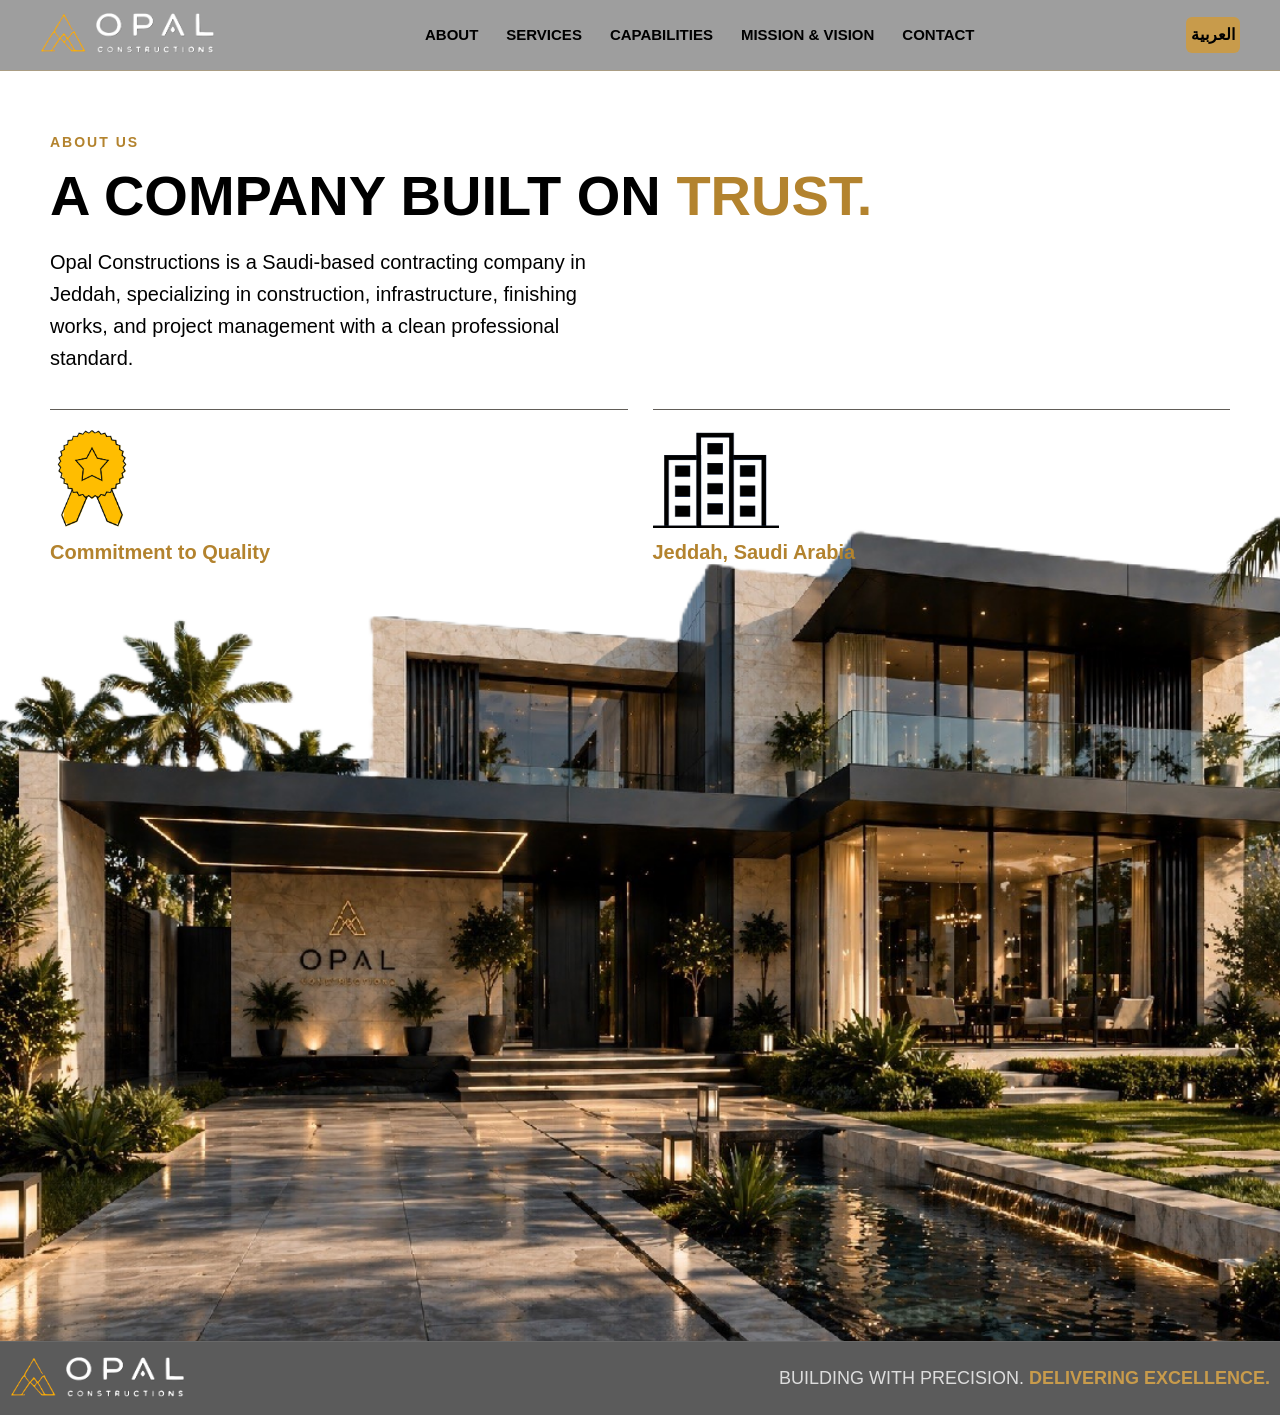
==== about.html @ a47b6563 "Add files via upload" ====
<!DOCTYPE html>
<html lang="en">
<head>
  <meta charset="UTF-8" />
  <meta name="viewport" content="width=device-width, initial-scale=1.0" />
  <title>Opal Constructions</title>
  <link rel="stylesheet" href="styles.css" />
</head>
<body>
  
<header class="main-header">
  <div class="header-container">
    <div class="logo">
      <a href="index.html">
        <img src="logo0.png">
        <img src="logo.png">
      </a>
    </div>
    
    <nav class="nav-menu">
      <div class="menu-toggle" onclick="toggleMenu()">☰</div>
      <ul id="menu">
        <li><a href="about.html">ABOUT</a></li>
        <li><a href="services.html">SERVICES</a></li>
        <li><a href="capabilities.html">CAPABILITIES</a></li>
        <li><a href="mission_vision.html">MISSION & VISION</a></li>
        <li><a href="contact.html">CONTACT</a></li>
      </ul>
    </nav>
    <a href="index_ar.html" class="btn">العربية</a>
  </div>
</header>

<section>
      <div class="hero-right">
        <div class="con">
          <div class="section-label">ABOUT US</div>
          <h2>A COMPANY BUILT ON <span>TRUST.</span></h2> 

          <p>
            Opal Constructions is a Saudi-based contracting company in Jeddah,
            specializing in construction, infrastructure, finishing works,
            and project management with a clean professional standard.
          </p>

          <div class="stats">
            <div class="stat">
              <img src="qu.PNG" height="100">
              <h3>Commitment to Quality</h3>
            </div>
            <div class="stat">
              <img src="building.PNG" height="100">
              <h3>Jeddah, Saudi Arabia</h3>
            </div>
          </div>
        </div>
      </div>
    </section>

    <footer class="footer-bar">
      <div class="logo">
        <a href="index.html">
        <img src="logo0.png">
        <img src="logo.png">
        </a>
      </div>
      <div class="tagline">BUILDING WITH PRECISION. <span>DELIVERING EXCELLENCE.</span></div>
    </footer>
  <script src="script.js"></script>
</body>
</html>
---- styles.css ----
* { box-sizing: border-box; margin: 0; padding: 0; }
    body {
      font-family: Arial, Helvetica, sans-serif;
      background: #0a0a0a;
      color: #fff;
      line-height: 1.6;
    }
    a { text-decoration: none; color: inherit; }
    section{
    opacity: 0;
    transform: translateY(30px);
    transition: opacity 0.8s ease, transform 0.8s ease;
    }
    section.visible { 
    opacity: 1 !important;
    transform: translateY(0) !important;
    }
    svg{
      width: 30px;
      height: 30px;
      fill: none;
      transition: 0.2s;
      stroke: darkgoldenrod;
      stroke-width: 2;
      transform: translateY(12px);
    }
    .container { width: 100%; max-width: 1400px; margin: auto; }

    .hero-left {
      background: linear-gradient(-70deg, transparent 60%,#b3832e 0%,black 61%),
      linear-gradient(70deg,black 40%,#b3832e 0%,transparent 41%),
        url('img19.jpg') center/cover no-repeat;
      
      background: 
        linear-gradient(to right,rgba(0,0,0,0.9) 40%, rgba(0,0,0,0)),
        linear-gradient(-60deg, rgba(0,0,0,0.7) 15%,#ffa200 15% 15.2%,transparent 15%),
        url('img19.jpg') center/cover no-repeat;
      min-height: 680px;
      padding: clamp(25px, 6vw, 80px);
      display: flex;
      flex-direction: column;
      justify-content: space-between;
    }
    
    .triangles {
      width: 20%;        /* resize */
      height: auto;

      position: absolute;  /* move */
      bottom:  10px;
      right: 0%;
    }

    .hero-left img{
      width: 20%;
    }
   
    .hero-copy h1 {
      font-size: 64px;
    }

    .hero-copy div {
      margin-top: 30px;
    }

    .hero-copy h1 span { color: #c89b4b; }

    .hero-copy p {
      margin-top: 30px;
      font-size: 32px;
      color: #c89b4b;
    }

    .contact-mini {
      padding: 100px 0 0;
      font-size: 16px;
      color: #eee;
    }

    .contact-mini div { margin-bottom: 10px; }

    .hero-right {
      color: black;
      min-height: 680px;
      display: flex;
      flex-direction: column;
      justify-content: space-between;
      background: url('img110.png') top/cover no-repeat;
      min-height: 100vh;
      width: 100%;
    }
    .hero-right p {
      font-size: 20px;
      width: 50%;
    }
    
    .hero-right .con {
      padding: 60px 50px;
    }

    .section-label {
      font-size: 14px;
      letter-spacing: 2px;
      color: #b3832e;
      margin-bottom: 14px;
      font-weight: 700;
    }

    .hero-right h2 {
      font-size: 56px;
      line-height: 1.05;
      margin-bottom: 20px;
    }

    .hero-right h2 span { color: #b3832e; }

    .stats {
      display: grid;
      grid-template-columns: repeat(2, 1fr);
      gap: 25px;
      margin-top: 35px;
      padding-bottom: 60%;
    }

    .stat {
      border-top: 1px solid #615d58;
      padding-top: 18px;
    }


    .stat h3 {
      font-size: 20px;
      color: #b3832e;
      margin-bottom: 5px;
    }

    .services-section { 
      background: 
        linear-gradient(to right,rgba(0,0,0,0.9) 40%, rgba(0,0,0,0)),
        url('img35.jpg') center/cover no-repeat;
      padding: 70px 40px;
    }

    .services-head {
      display: flex;
      justify-content: space-between;
      align-items: end;
      margin-bottom: 35px;
      gap: 20px;
    }

    .services-head h2 {
      font-size: 42px;
      line-height: 1.1;
      margin-bottom: 100px
    }

    .services-head h2 span { color: #c89b4b; }

    .services-grid {
      display: grid;
      grid-template-columns: repeat(3, 1fr);
      gap: 20px;
    }

    .service-card {
      background: #111111ad;
      border-radius: 30px;
      text-align: center;
    }

    .service-card img {
      filter: invert() sepia() saturate(10000%) hue-rotate(315deg);
      margin-top: 18px;
      height: 100px;
    }

    .service-card .content {
      padding: 18px 16px 20px;
    }

    .service-card h3 {
      font-size: 18px;
    }

    .service-card p {
      font-size: 14px;
    }

    .contact,
    .vision,
    .projects{
      color: white;
      padding: 70px 55px;
      min-height: 680px;
      display: flex;
      flex-direction: column;
      justify-content: space-between;
      width: 100%;
    }
    .director {
      padding: 45px 35px;
    }

    .vision {
      background: linear-gradient(70deg,black 50%,#b3832e 50% 50.2%,transparent 50%),
      linear-gradient(-70deg, transparent 50%,#b3832e 50% 50.2%,black 50%),
        url('img15.jpg') center/cover no-repeat;
    }

    .contact h3,
    .vision h3,
    .projects h3,
    .director h3 {
      font-size: xx-large;
      letter-spacing: 2px;
      color: #b3832e;
      margin-bottom: 18px;
    }

    .vision-columns {
      margin-left: 30px;
      display: grid;
      grid-template-columns: 1fr 1fr;
      gap: 24px;
    }

    .vision-box h4 {
      color: #b3832e;
      font-size: 22px;
      margin-bottom: 10px;
    }

    .vision-box p {
      font-size: 20px;
      margin-bottom: 10px;
    }

    .visimg{
      text-align: center;
    }

    .projects {
      background: 
        linear-gradient(to right,rgba(0,0,0,0), rgba(0,0,0,0.9) 40%),
        url('img19.jpg') center/cover no-repeat;
    }

    .features {
      width: 90%;
      padding: 0 0 0 50%;
    }

    .feature {
      display: flex;
      gap: 20px;
      margin-top: 50px;
    }

    .feature img {
      object-fit: contain;
      width: 100px ;
      height: 100px;
    }
    .feature .img{
      filter: invert() sepia() saturate(10000%) hue-rotate(315deg);
    }

    .director {
      background: #121212;
      color: #fff;
      display: flex;
      flex-direction: column;
      justify-content: space-between;
    }

    .contact {
      background: linear-gradient(-70deg, transparent 52%,#b3832e 52% 52.1%,black 52%),
      linear-gradient(-70deg, transparent 50%,#b3832e 50% 50.1%,black 50%),
        url('img27.jpg') center/cover no-repeat;
    }

    .footer-bar {
      background: #95959595;
      padding: 10px;
      display: flex;
      justify-content: space-between;
      align-items: center;
      color: #ddd;
      border-top: 1px solid rgba(255,255,255,.08);
    }

    strong {
      color: #fff;
      letter-spacing: 5px;
      font-size: 28px;
    }

    .tagline {
      font-size: 18px;
    }

    .tagline span {
      color: #c89b4b;
      font-weight: 700;
    }

  .nav-menu ul {
    display: flex;
    gap: 28px;
    list-style: none;
  }

  .nav-menu a {
    text-decoration: none;
    color: black;
    font-size: 15px;
    font-weight: bold;
    transition: 0.2s;
  }

  .nav-menu a:hover {
    color: #ffa200;
    border-bottom: 1px solid #ffa200;
    padding-bottom: 4px;
  }

  /* Hide hamburger on desktop */
  .menu-toggle {
    display: none;
    font-size: 26px;
    cursor: pointer;
  }


  @media (max-width: 950px) {
    .services-grid {
      grid-template-columns: repeat(2, 1fr);
    }
    .hero-right {
      background: 
        linear-gradient(to right,rgba(255, 255, 255, 0.9) 40%, rgba(0,0,0,0)),
        url('img110.png') top/cover no-repeat;
    }
    
      .menu-toggle {
        display: block;
      }

      .nav-menu ul {
        display: none;
        flex-direction: column;
        gap: 15px;
        text-align: center;
        background: #ffffff9b;
        padding: 20px;
        position: absolute;
        top: 68px;
        left: 0;
        width: 100%;
      }

      .nav-menu ul.active {
        display: flex;
      }

      .nav-menu a {
        font-size: 14px;
      }
  }
    @media (max-width: 720px) {
      .hero-left, .hero-right { min-height: auto; }
      .hero-copy h1, .hero-right h2 { font-size: 42px; }
      .vision-columns, .stats { grid-template-columns: 1fr; }
      .projects-grid { grid-template-columns: 1fr; }
      .services-grid{ grid-template-columns: repeat(1, 1fr);}
      .footer-bar {
        flex-direction: column;
        gap: 14px;
        text-align: center;
      }
      
      .visimg{
        text-align: left;
      }
      
      .hero-right p {
        width: 100%;
      }
        .tagline span {
          display: block; /* move second part to new line */
        }
    }

    
    .main-header {
      background: #ffffff9b;
      border-bottom: 1px solid rgba(200, 155, 75, 0.3);
      padding: 0 40px;
      position: sticky;
      top: 0;
      z-index: 100;
      backdrop-filter: blur(2px);
    }

    .header-container {
      max-width: 1400px;
      margin: 0 auto;
      display: flex;
      justify-content: space-between;
      align-items: center;
      flex-wrap: wrap;
      padding: 8px 0;
    }

    .logo a {
      font-size: 28px;
      font-weight: 800;
      letter-spacing: 3px;
      text-decoration: none;
      transition: 0.2s;
    }

    .logo span {
      color: #c89b4b;
      font-weight: 700;
    }
    
    .logo img {
      height: 40px;
      object-fit: cover;
      transform: translateY(5px);
    }

    .btn {
      display: inline-block;
      padding: 5px;
      background: #c89b4b;
      color: black;
      text-decoration: none;
      border-radius: 6px;
      font-weight: bold;
      transition: 0.3s;
    }

    .btn:hover {
      background: #a67c2f;
    }
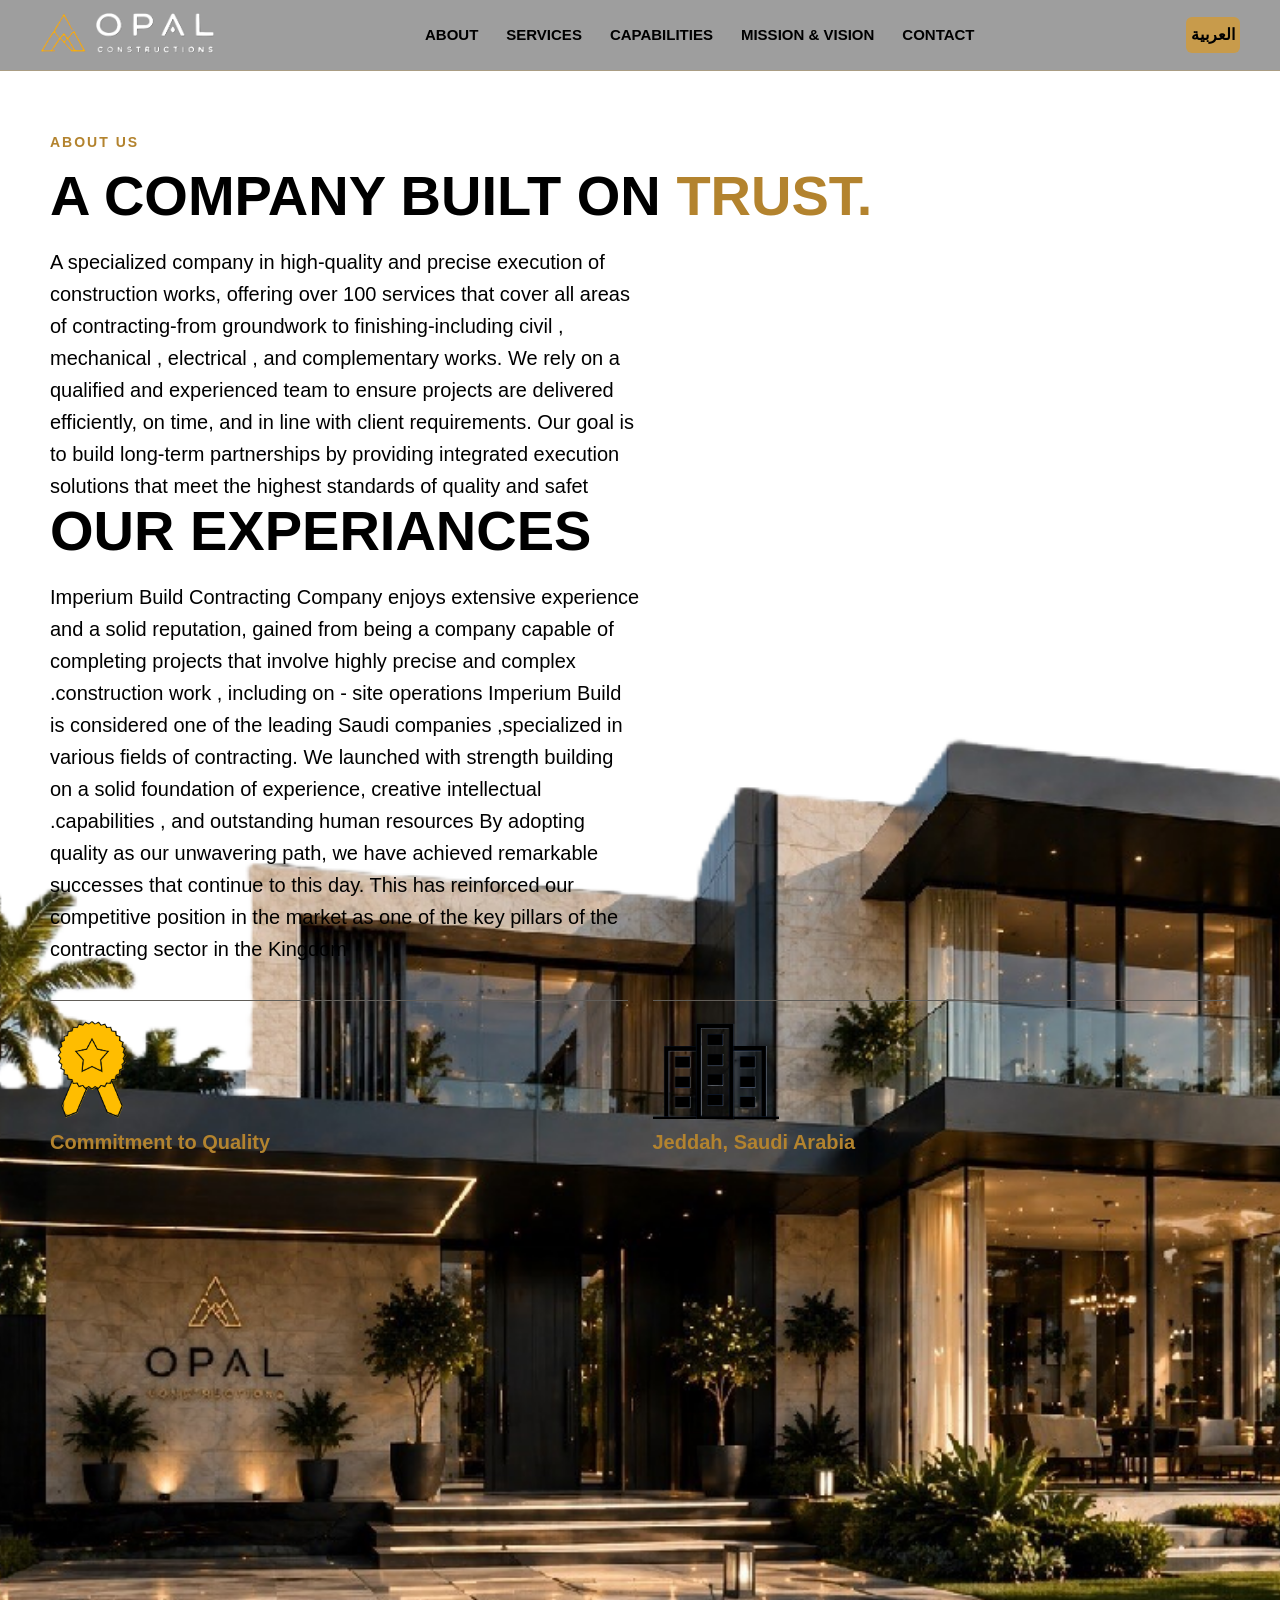
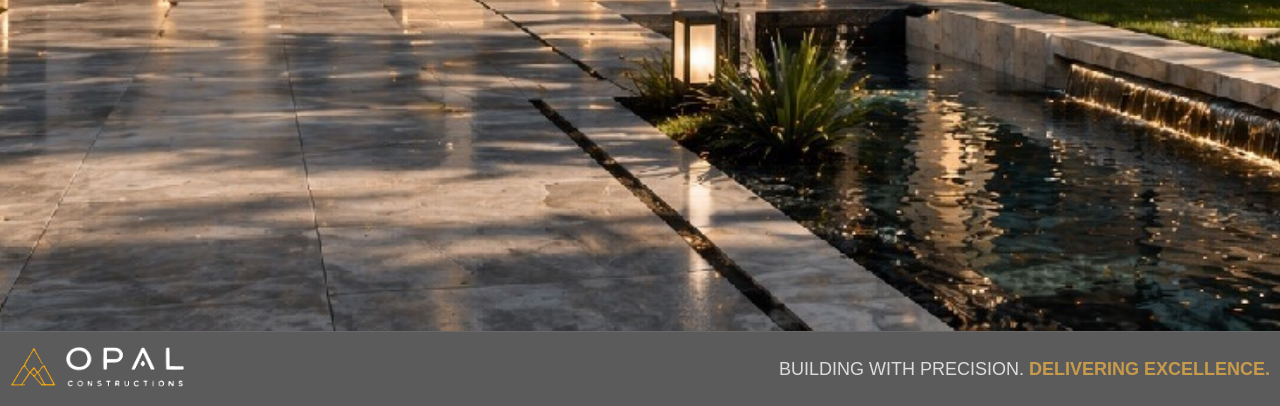
==== commit feb396ee: "Update about.html" ====
--- a/about.html
+++ b/about.html
@@ -38,9 +38,30 @@
           <h2>A COMPANY BUILT ON <span>TRUST.</span></h2> 
 
           <p>
-            Opal Constructions is a Saudi-based contracting company in Jeddah,
-            specializing in construction, infrastructure, finishing works,
-            and project management with a clean professional standard.
+            A specialized company in high-quality and precise execution of
+            construction works, offering over 100 services that cover all areas
+            of contracting-from groundwork to finishing-including civil
+            , mechanical , electrical , and complementary works.
+            We rely on a qualified and experienced team to ensure projects
+            are delivered efficiently, on time, and in line with client requirements.
+            Our goal is to build long-term partnerships by providing integrated
+            execution solutions that meet the highest standards of quality and safet
+          </p>
+
+          <h2>OUR EXPERIANCES</h2> 
+          <p>
+            Imperium Build Contracting Company enjoys extensive experience
+            and a solid reputation, gained from being a company capable of
+            completing projects that involve highly precise and complex
+            .construction work , including on - site operations
+            Imperium Build is considered one of the leading Saudi companies
+            ,specialized in various fields of contracting. We launched with strength
+            building on a solid foundation of experience, creative intellectual
+            .capabilities , and outstanding human resources
+            By adopting quality as our unwavering path, we have achieved
+            remarkable successes that continue to this day. This has reinforced
+            our competitive position in the market as one of the key pillars
+            of the contracting sector in the Kingdom
           </p>
 
           <div class="stats">
--- a/styles.css
+++ b/styles.css
@@ -253,8 +253,7 @@
     }
 
     .feature {
-      display: flex;
-      gap: 20px;
+      display: block;
       margin-top: 50px;
     }
 
@@ -263,6 +262,7 @@
       width: 100px ;
       height: 100px;
     }
+
     .feature .img{
       filter: invert() sepia() saturate(10000%) hue-rotate(315deg);
     }
@@ -388,9 +388,24 @@
       .hero-right p {
         width: 100%;
       }
-        .tagline span {
-          display: block; /* move second part to new line */
-        }
+
+      .tagline span {
+        display: block; /* move second part to new line */
+      }
+
+      .projects h3, h2 {
+         font-size: 14px;
+      }
+       
+      .feature img {
+        width: 50px ;
+        height: 50px;
+      }
+
+       .vision-columns {
+         margin-left: 0px;
+       }
+      
     }
 
     
@@ -446,4 +461,4 @@
 
     .btn:hover {
       background: #a67c2f;
-    }+    }
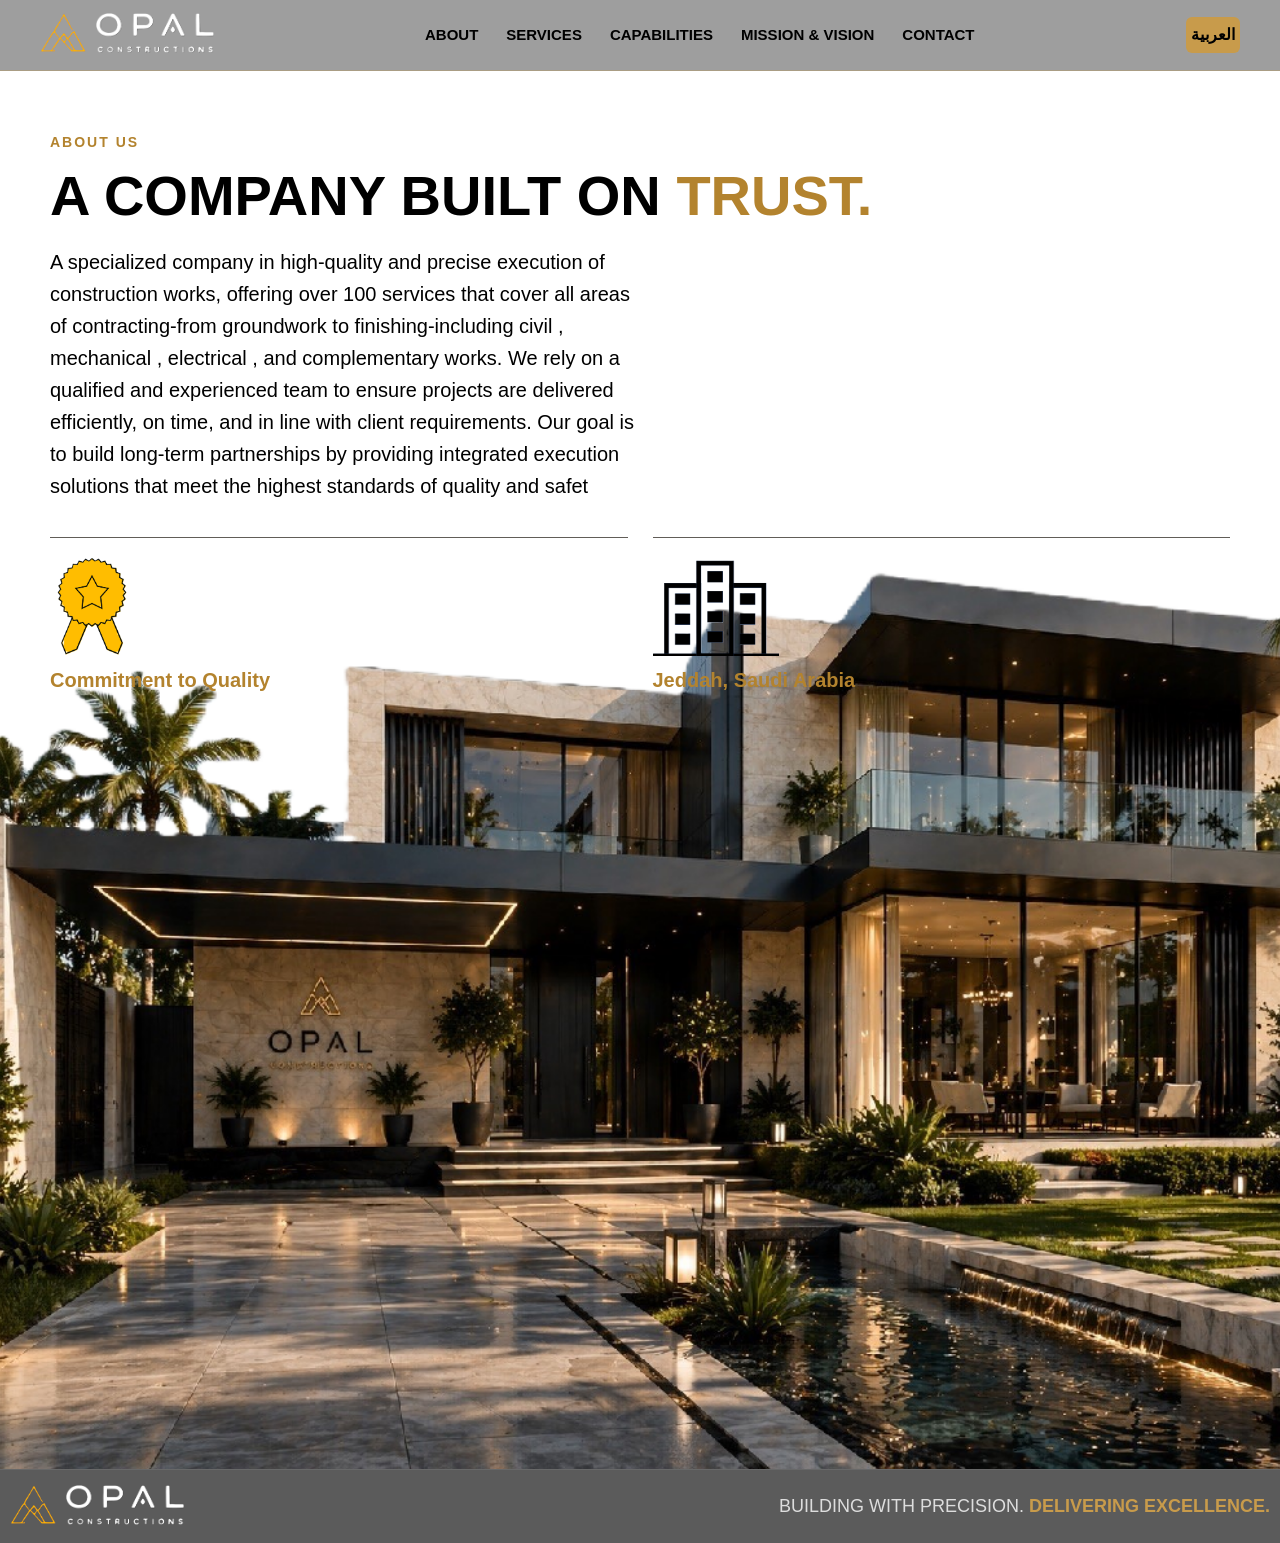
==== commit 7c49ee71: "Update about.html" ====
--- a/about.html
+++ b/about.html
@@ -48,22 +48,6 @@
             execution solutions that meet the highest standards of quality and safet
           </p>
 
-          <h2>OUR EXPERIANCES</h2> 
-          <p>
-            Imperium Build Contracting Company enjoys extensive experience
-            and a solid reputation, gained from being a company capable of
-            completing projects that involve highly precise and complex
-            .construction work , including on - site operations
-            Imperium Build is considered one of the leading Saudi companies
-            ,specialized in various fields of contracting. We launched with strength
-            building on a solid foundation of experience, creative intellectual
-            .capabilities , and outstanding human resources
-            By adopting quality as our unwavering path, we have achieved
-            remarkable successes that continue to this day. This has reinforced
-            our competitive position in the market as one of the key pillars
-            of the contracting sector in the Kingdom
-          </p>
-
           <div class="stats">
             <div class="stat">
               <img src="qu.PNG" height="100">
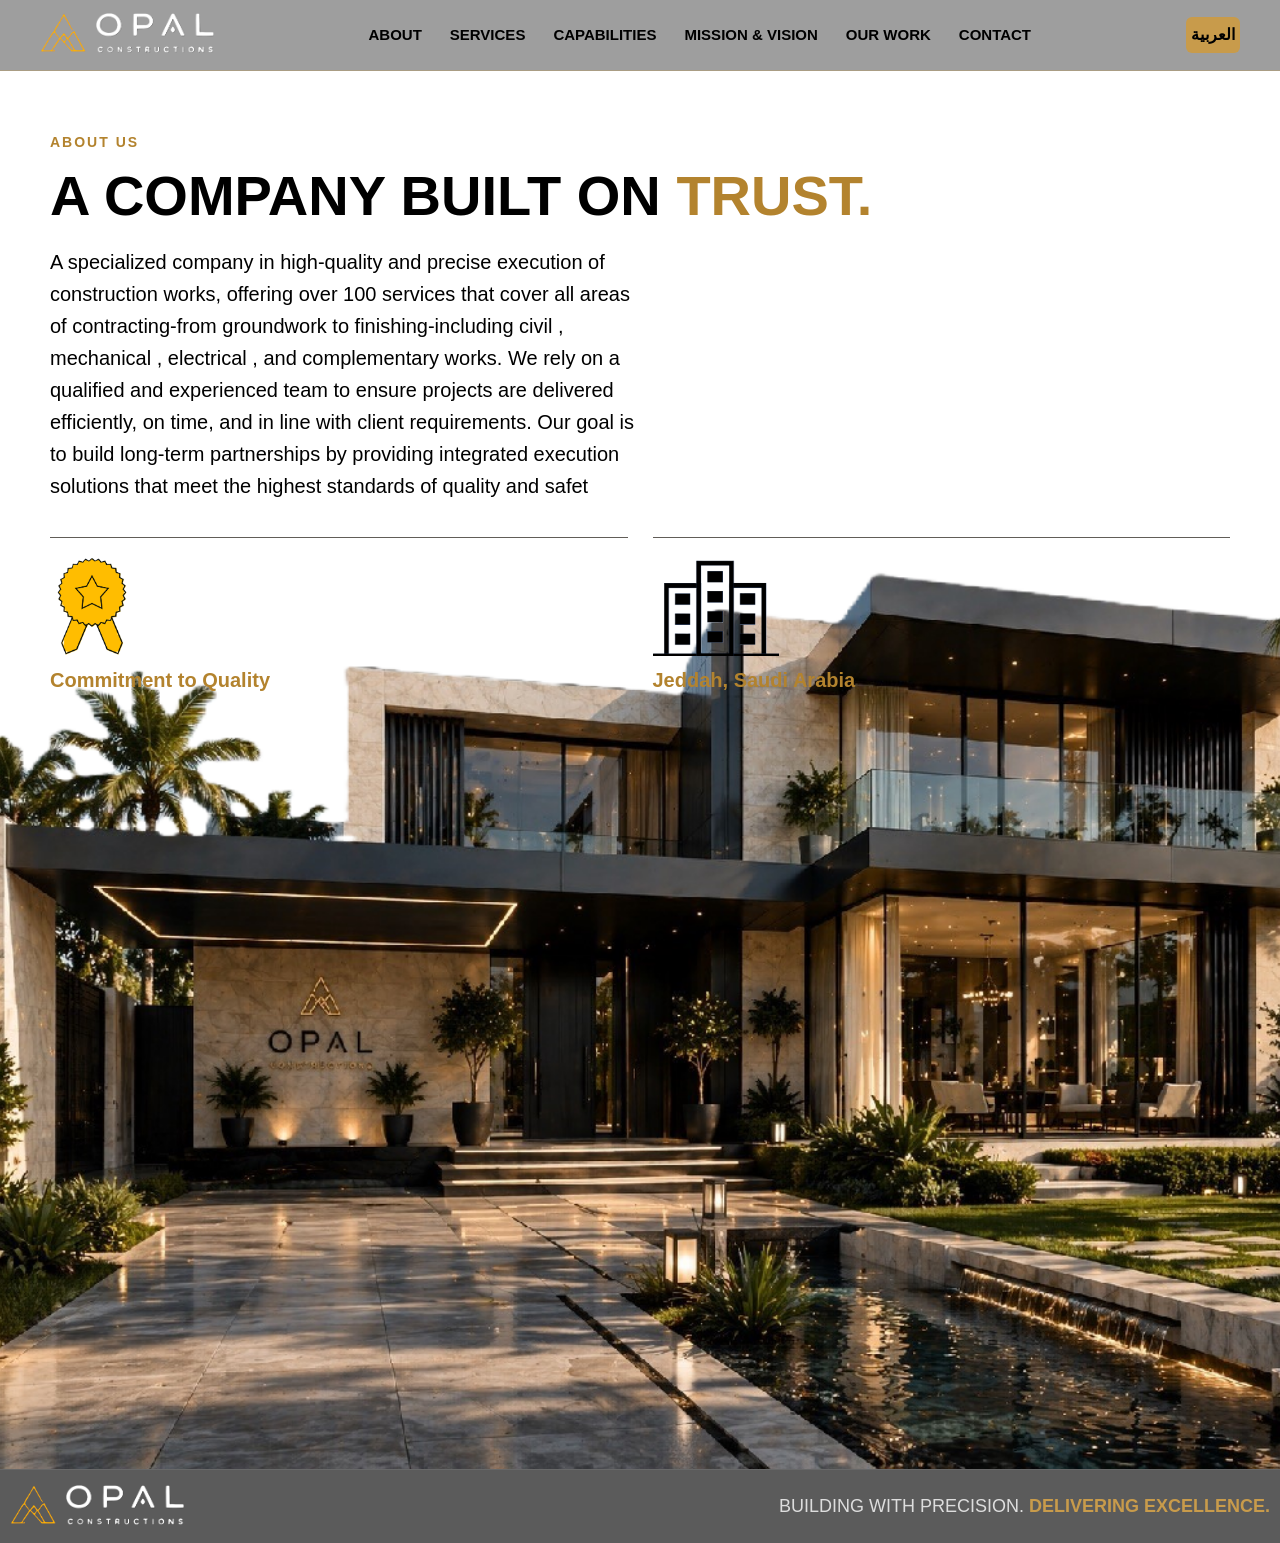
==== commit 3b1e8908: "Add files via upload" ====
--- a/about.html
+++ b/about.html
@@ -24,6 +24,7 @@
         <li><a href="services.html">SERVICES</a></li>
         <li><a href="capabilities.html">CAPABILITIES</a></li>
         <li><a href="mission_vision.html">MISSION & VISION</a></li>
+        <li><a href="work.html">OUR WORK</a></li>
         <li><a href="contact.html">CONTACT</a></li>
       </ul>
     </nav>
--- a/styles.css
+++ b/styles.css
@@ -27,11 +27,7 @@
     }
     .container { width: 100%; max-width: 1400px; margin: auto; }
 
-    .hero-left {
-      background: linear-gradient(-70deg, transparent 60%,#b3832e 0%,black 61%),
-      linear-gradient(70deg,black 40%,#b3832e 0%,transparent 41%),
-        url('img19.jpg') center/cover no-repeat;
-      
+    .hero-left {      
       background: 
         linear-gradient(to right,rgba(0,0,0,0.9) 40%, rgba(0,0,0,0)),
         linear-gradient(-60deg, rgba(0,0,0,0.7) 15%,#ffa200 15% 15.2%,transparent 15%),
@@ -72,6 +68,12 @@
       color: #c89b4b;
     }
 
+    .hero-copy .opal {
+      width: 50%;
+      font-size: 20px;
+      color: white;
+    }
+
     .contact-mini {
       padding: 100px 0 0;
       font-size: 16px;
@@ -90,7 +92,7 @@
       min-height: 100vh;
       width: 100%;
     }
-    .hero-right p {
+    .hero-right p, .contact p {
       font-size: 20px;
       width: 50%;
     }
@@ -278,7 +280,12 @@
     .contact {
       background: linear-gradient(-70deg, transparent 52%,#b3832e 52% 52.1%,black 52%),
       linear-gradient(-70deg, transparent 50%,#b3832e 50% 50.1%,black 50%),
+      linear-gradient(to left,rgba(0,0,0,0), rgba(0,0,0,0.9)50%),
         url('img27.jpg') center/cover no-repeat;
+    }
+
+    .contact img{
+      width: 15%;
     }
 
     .footer-bar {
@@ -385,7 +392,7 @@
         text-align: left;
       }
       
-      .hero-right p {
+      .hero-right p, .contact p  {
         width: 100%;
       }
 
@@ -404,6 +411,9 @@
 
        .vision-columns {
          margin-left: 0px;
+       }
+       .hero-copy .opal {
+         width: 100%;
        }
       
     }
@@ -462,3 +472,55 @@
     .btn:hover {
       background: #a67c2f;
     }
+
+.slideshow-container {
+  overflow: hidden;
+  border-radius: 15px;
+  margin: 5%;
+}
+
+.slide {
+  text-align: center;
+  display: none;
+  position: relative;
+  border-radius: 15px;
+}
+
+.slide img {
+  width: 100%;
+  height: 700px;
+  object-fit: cover;
+  border-radius: 15px;
+}
+
+/* Caption */
+.caption {
+  position: absolute;
+  top: 0;
+  width: 100%;
+  background: rgba(0,0,0,0.6);
+      color: #c89b4b;
+      font-weight: 700;
+  padding: 15px;
+      font-size: 32px;
+}
+
+/* Fade animation */
+.fade {
+  animation: fadeEffect 2s;
+}
+
+@keyframes fadeEffect {
+  from {opacity: 0}
+  to {opacity: 1}
+}
+
+/* Responsive */
+@media (max-width: 768px) {
+  .slide img {
+    height: 250px;
+  }
+  .caption {
+    font-size: 14px;
+  }
+}
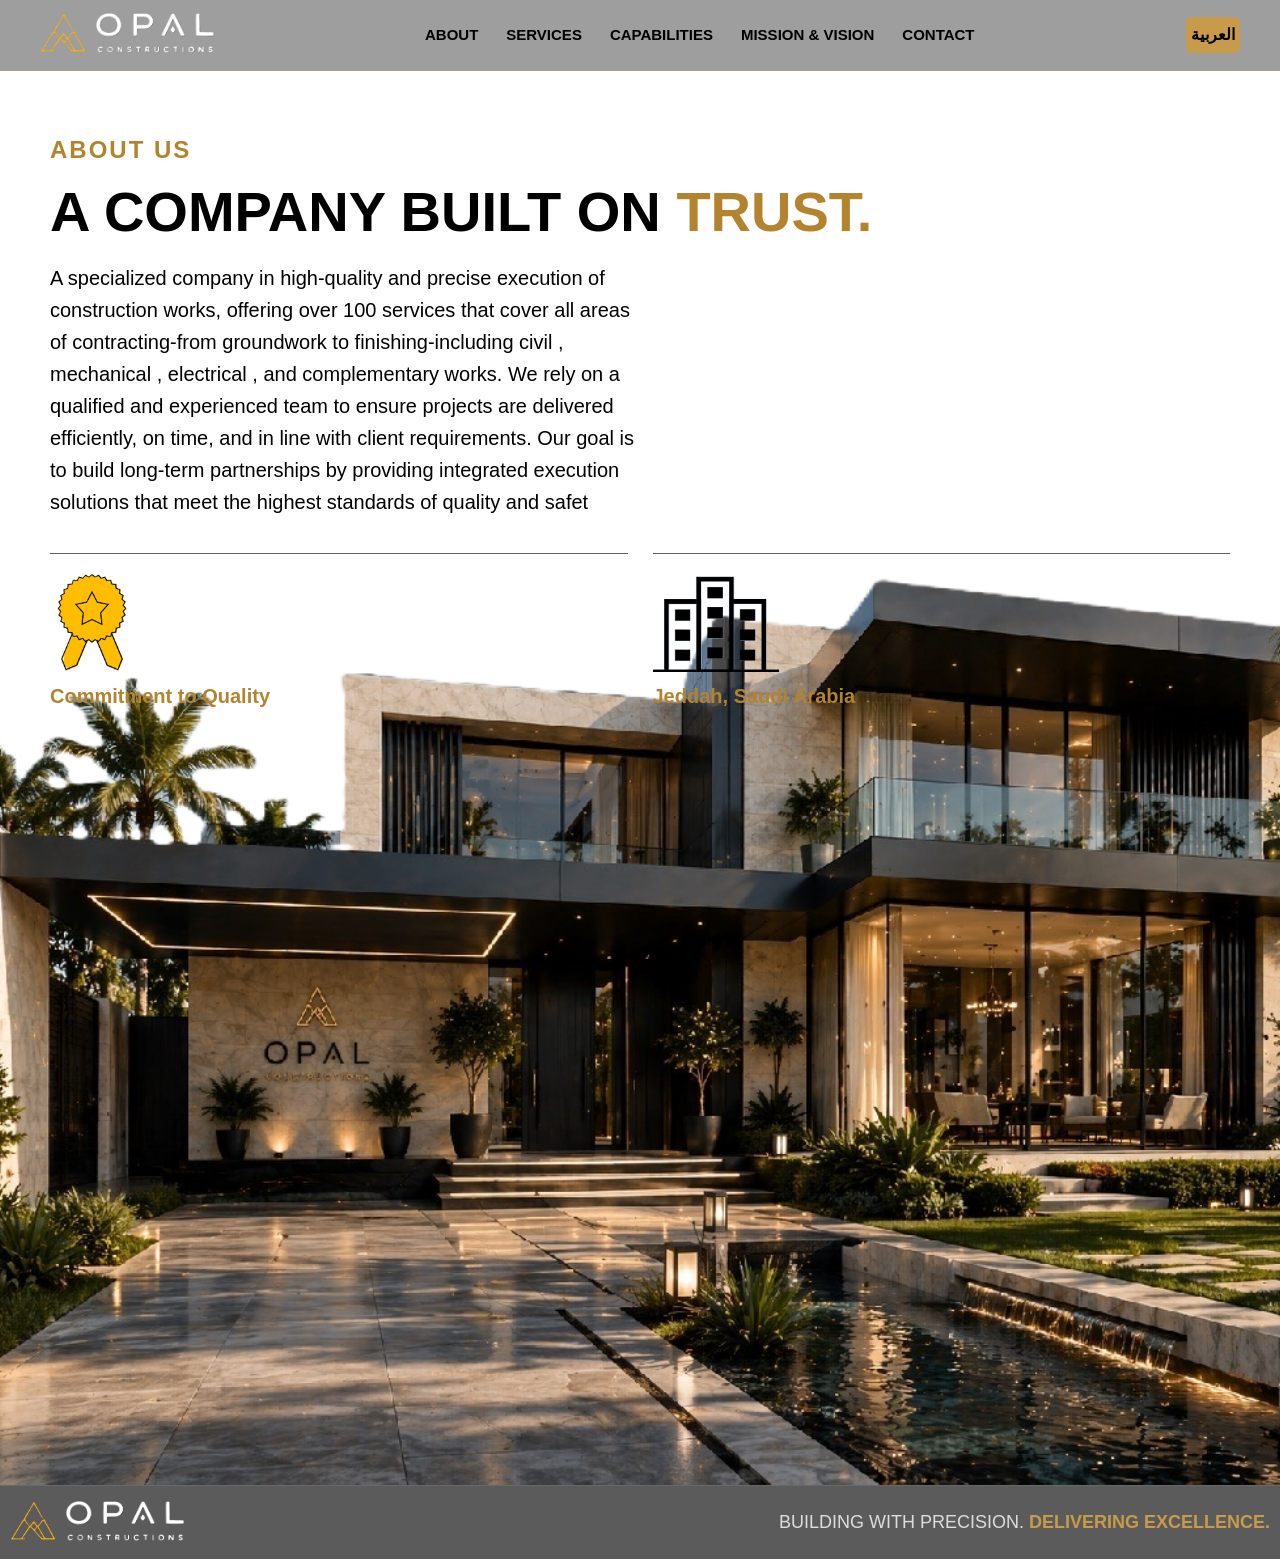
==== commit eb272798: "Add files via upload" ====
--- a/about.html
+++ b/about.html
@@ -24,7 +24,6 @@
         <li><a href="services.html">SERVICES</a></li>
         <li><a href="capabilities.html">CAPABILITIES</a></li>
         <li><a href="mission_vision.html">MISSION & VISION</a></li>
-        <li><a href="work.html">OUR WORK</a></li>
         <li><a href="contact.html">CONTACT</a></li>
       </ul>
     </nav>
--- a/styles.css
+++ b/styles.css
@@ -102,7 +102,7 @@
     }
 
     .section-label {
-      font-size: 14px;
+      font-size: 24px;
       letter-spacing: 2px;
       color: #b3832e;
       margin-bottom: 14px;
